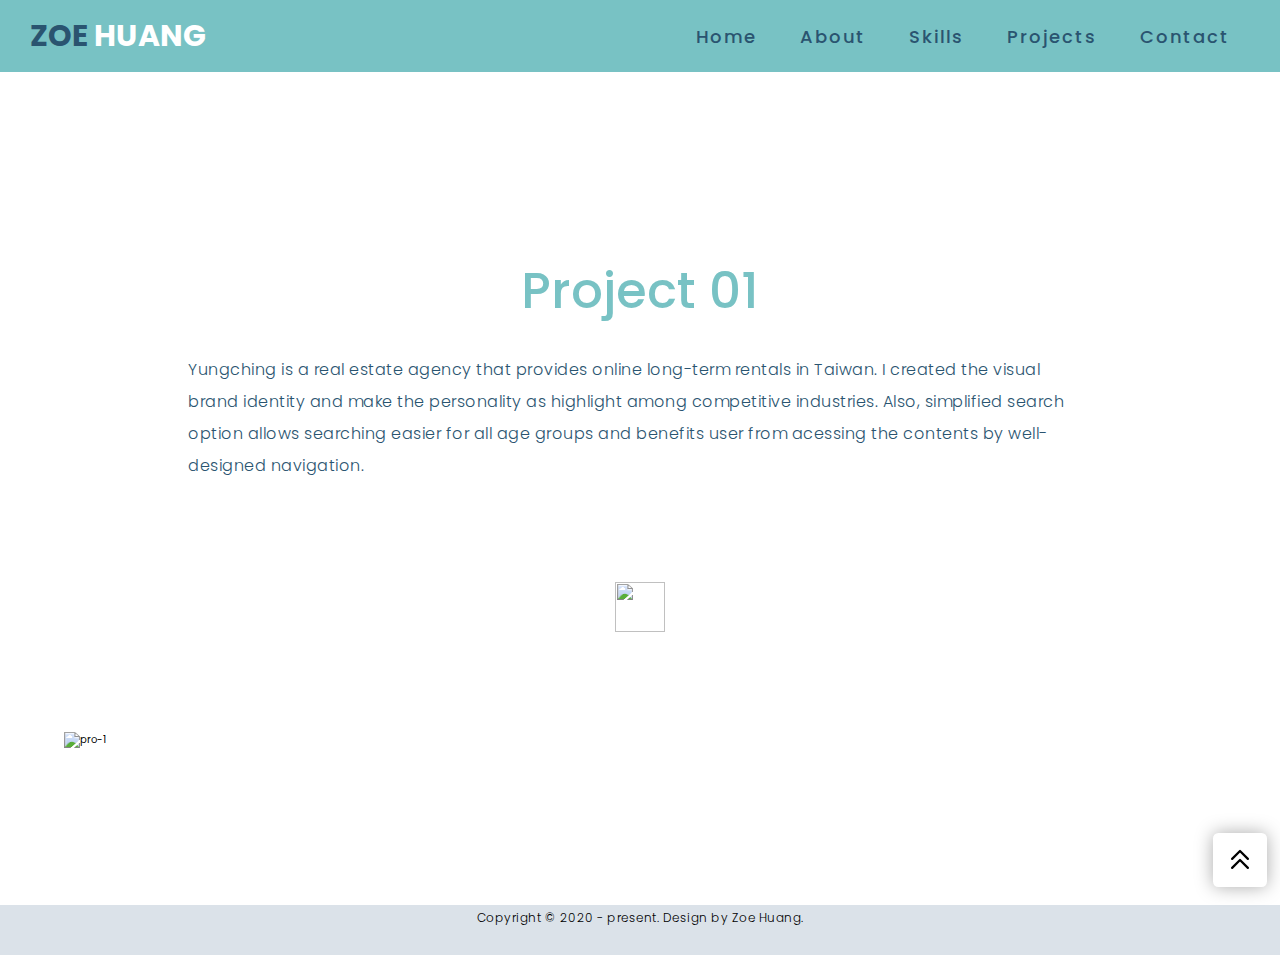
==== project-1.html @ 75744018 "Add files via upload" ====
<!DOCTYPE html>
<html lang="en">
<head>
    <meta charset="UTF-8">
    <meta http-equiv="X-UA-Compatible" content="IE=edge">
    <meta name="viewport" content="width=device-width, initial-scale=1.0">
    <title>My Website</title>
    <link rel="stylesheet" href="style.css">
</head>
<body>
    <div class="scroll-top">
        <svg xmlns="http://www.w3.org/2000/svg" class="h-6 w-6" fill="none" viewBox="0 0 24 24" stroke="currentColor">
            <path stroke-linecap="round" stroke-linejoin="round" stroke-width="2" d="M5 11l7-7 7 7M5 19l7-7 7 7" />
          </svg>
    </div>
    <!-- Header Section -->
    <section id="header">
        <div class="header container">
            <div class="nav-bar">
                <div class="brand">
                    <a href="index.html"><h1><span>Zoe</span> Huang</h1></a>
                </div>
            </div>
            <div class="nav-list">
                <div class="hamburger"><div class="bar"></div></div>
                <ul>
                    <li><a href="#hero" data-after="Home">Home</a></li>
                    <li><a href="#Services" data-after="About">About</a></li>
                    <li><a href="#skills"data-after="Skills">Skills</a></li>
                    <li><a href="#projects" data-after="Projects">Projects</a></li>
                    <li><a href="#contact" data-after="Contact">Contact</a></li>
                </ul>
            </div>
        </div>
    </section>
    <!-- End Header Section -->

    <!-- Case Section -->
    <section id="case">
        <div class="case container">
            <div class="top">
                <h1 class="case-title">Project 01</h1>
                <p class="case-desc">Yungching is a real estate agency that provides online long-term rentals in Taiwan. I created the visual brand identity and make the personality as highlight among competitive industries. Also, simplified search option allows searching easier for all age groups and benefits user from acessing the contents by well-designed navigation.</p>
                    <div class="back-btn">
                    <a href="index.html#projects"><img src="https://img.icons8.com/ios/50/000000/circled-left-2.png"/></a>
                    <p>BACK</p>
                </div>
            </div>
            <div class="bottom">
                <img src="./image/case-1.jpg" alt="pro-1">
            </div>
        </div>
    </section>
    <!-- End Case Section -->
    </section>
    <!-- End Contact Section -->
    <footer class="footer">
        <p>Copyright © 2020 - present. Design by Zoe Huang.</p>
    </footer>
    <script src="app.js"></script>


</body>
</html>
---- style.css ----
@import url("https://fonts.googleapis.com/css2?family=Poppins:wght@300;400&display=swap");
:root{
    --primary-color: #78C2C4;
    --secondary-blue: #2a5470;
	--secondary-gray: #dbe2e9;
	--body-bg: #ffffff;
}
/* Global Style */
*{
    padding: 0;
    margin: 0;
    box-sizing: border-box;
}
html{
    font-family: 'poppins', Arial;
    font-size: 10px;
    scroll-behavior: smooth;
    overflow-x: hidden;
}
body{
    background-color: white;
    min-height: calc(100% - 50px);
}
.scroll-top{
    height: 60px;
    width: 60px;
    background-color: white;
    position: fixed;
    bottom: 10px;
    right: 10px;
    cursor: pointer;
    border-radius: 6px;
    box-shadow: 0px 0px 20px rgba(0, 0, 0, 0.336);
    transform: scale(0.9);
    transition: 0.3s ease-in-out transform;
    display: flex;
    align-items: center;
    justify-content: center;
    z-index: 1000;
}
.scroll-top svg {
    width: 50%;
    color: black;
    pointer-events: none;
}
.scroll-top:hover {
    transform: scale(1);
    transition: 0.3s ease-in-out transform;
}
img{
    width: 100%;
    height: 100%;
    object-fit: cover;
}
a{
    text-decoration: none;
    color: black;
}
p{
    font-size: 1.6rem;
    margin-top: 5px;
    line-height: 2.5rem;
    font-weight: 300;
    letter-spacing: .05rem;
    color: var(--secondary-blue);
}
p.subtitle{
    font-size: 1.8rem;
    font-weight: 500;
    text-transform: uppercase;
    letter-spacing: .7rem;
    color: var(--primary-color);
}
.container{
    min-height: 100vh;
    width: 100%;
    display: flex;
    justify-content: center;
    align-items: center; 
}
.section-title{
    font-size: 4rem;
    font-weight: 600;
    color: var(--secondary-blue);
    margin-top: 10px;
    margin-bottom: 10px;
    letter-spacing: .2rem;
    text-align: left;
}

.cta{
    display: inline-block;
    color: var(--primary-color);
    padding: 5px 10px;
    border: 2px solid var(--primary-color);
    background-color: white;
    font-size: 2.5rem;
    text-transform: uppercase;
    letter-spacing: .1rem;
    margin-top: 30px;
    transition: .3s ease;
    transition-property: white, color;
}
.cta:hover{
    color: white;
    background-color: var(--primary-color);
}
.primary-btn{
    display: inline-block;
    background-color: var(--primary-color);
    color: white;
    font-size: 1.8rem;
    padding: .6em 1.6em;
    border-radius: 50px;
    box-shadow: 0px 0px 5px 0 #0000002c;
}
.primary-btn:hover{
    background-color: var(--secondary-blue);
    box-shadow: 0px 0px 20px 0 #0000002c;
}
.secondery-btn{
    display: inline-block;
    background-color: transparent;
    color: var(--primary-color);
    font-size: 2rem;
    font-weight: 600;
    padding: .5em 0;
    position: relative;
    opacity: 0;
    animation: fade .3s ease-in forwards;
    animation-delay: 1s;
}
.secondery-btn:hover{
    border-bottom: 5px solid var(--primary-color);
}

/* Case */
.back-btn{
    position: relative;
    left: 0;
    top: 0;
    width: 50px;
    height: 50px;
}
.back-btn p{
    opacity: 0;
}
.back-btn:hover{
    transform: scale(1.1);
    transition: .3s ease-in-out transform;
}
.back-btn:hover p{
    color: black;    
    opacity: 1;
    transition: .3s ease-in-out opacity;
}
#case .container{
    display: flex;
    flex-direction: column;
    justify-content: center;
    align-items: center;
}
#case .container .top{
    display: flex;
    flex-direction: column;
    justify-content: center;
    align-items: center;
    text-align: center;
    width: 80%;
    margin-top: 100px;
    margin-bottom: 100px; 
}
#case .container .bottom{
    width: 90%;
}
.case-title{
    font-size: 5rem;
    font-weight: 500;
    margin-bottom: 20px;
    color: var(--primary-color);
}
h1.case-subtitle{
    display: flex;
    flex-direction: row;
    justify-content: space-around;
    padding: 10px;
    margin: 10px;
}
p.case-desc{
    padding: 0 60px;
    line-height: 2em;
    margin-bottom: 100px;
    text-align: left;
}
/*.tag{
    width: 100px;
    height: 30px;
    background-color: var(--secondary-gray);
    border-radius: 15px;
    display: flex;
    justify-content: center;
    align-items: center;
    font-size: 1.5rem;
    font-weight: 400;
}*/
/* End Case */





/* Header */
#header .header{
    position: fixed;
    z-index: 1000;
    top: 0;
    left: 0;
    width: 100vw;
    height: auto;
    min-height: 8vh;
    background-color: var(--primary-color);
    transition: .3s ease white;
}
#header .container{
    padding: 0 30px;
    margin: 0 auto;
}
#header .nav-bar{
    display: flex;
    align-items: center;
    justify-content: space-between;
    width: 100%;
    height: 100%;
    max-width: 1300px;
}

#header .nav-list ul{
    list-style: none;
    position: absolute;
    background-color: var(--primary-color);
    width: 100vw;
    height: 100vh;
    left: 100%;
    top: 0;
    display: flex;
    flex-direction: column;
    align-items: center;
    justify-content: center;
    z-index: 1;
    overflow-x: hidden;
    transition: .5s ease left;
}

#header .nav-list ul.active{
    left: 0%;
}
#header .nav-list ul a{
    font-size: 2.5rem;
    font-weight: 500;
    letter-spacing: .2rem;
    text-decoration: none;
    color: var(--secondary-blue);
    padding: 20px;
    display: block;
}
#header .nav-list ul a::after{
    content: attr(data-after);
    position: absolute;
    top: 50%;
    left: 50%;
    transform: translate(-50%, -50%) scale(0);
    color: rgba(240, 240, 255, 0.1);
    font-size: 12rem;
    letter-spacing: 50px;
    z-index: -1;
    transition: .3s ease letter-spacing;
}
#header .nav-list ul li:hover a::after{
    transform: translate(-50%, -50%) scale(1);
    letter-spacing: initial;
} 
#header .nav-list ul li:hover a{
    color: white;
    font-weight: 600;
}

#header .hamburger{
    height: 60px;
    width: 60px;
    display: inline-block;
    border: 3px solid white;
    border-radius: 50%;
    z-index: 100;
    display: flex;
    align-items: center;
    justify-content: center;
    position: relative;
    cursor: pointer;
    transform: scale(.8);
    margin-right: 20px;
}
#header .hamburger::after{
    content: '';
    position: absolute;
    height: 100%;
    width: 100%;
    border-radius: 50%;
    border: 3px solid white;
    animation: hamburger_pulse 1s ease infinite;
}
#header .hamburger .bar{
    position: relative;
    height: 2px;
    width: 30px;
    background-color: white;
    z-index: -1;
}
#header .hamburger .bar::after,
#header .hamburger .bar::before{
    content: '';
    position: absolute;
    height: 100%;
    width: 100%;
    background-color: white;
    left: 0;
    transition: .3s ease;
    transition-property: top, bottom;
} 
#header .hamburger .bar::after{
    top: 8px;
}
#header .hamburger .bar::before{
    bottom: 8px;
}
#header .hamburger.active .bar::before{
    bottom: 0;
}
#header .hamburger.active .bar::after{
    top: 0;
}
.brand h1{
    color: white;
    font-size: 3rem;
    text-transform: uppercase;
}
.brand h1 span{
    color: var(--secondary-blue);
    font-size: 3rem;
    text-transform: uppercase;
}
/* End Header */

/* Hero */
#hero{
    height: 100vh;
    width: 100%;
    padding-bottom: 10rem;
    position: relative;
    background: linear-gradient(90deg,white 50%, #78C2C4 50%);
}
#hero .container{
    display: flex;
    justify-content: space-evenly;
    align-items: center;
    padding: 0 30px;
    width: 100%;
    margin: 0 auto;
    max-width: 1000px;
}
#hero .container .left{
    flex: 8;
}
#hero .container .right{
    flex: 6;
    padding: 0 30px;
    position: relative;
}
#hero .container .right:after{
    content: '';
    position: absolute;
    width: 200px;
    height: 200px;
    border-radius: 50%;
    bottom: 0;
    right: -100px;
    background: linear-gradient(90deg, transparent 50%, white 50%);
    z-index: 1;
}
#hero .container .right img{
    width: 100%;
    height: 450px;
    object-fit: cover;
    object-position: 50% 80%;
    border-radius: 12px;
}

#hero .left .subtitle{
    font-size: 1.8rem;
    font-weight: 500;
    text-transform: uppercase;
    color: var(--primary-color);
    opacity: 0;
    animation: fade .3s ease-in forwards;
    animation-delay: 1s;
}
#hero .left .heading{
    font-size: 6rem;
    font-family: 'Montserrat', sans-serif;
    font-weight: 900;
    color: var(--secondary-blue);
}
p.subheading{
    font-size: 1.8rem;
    font-weight: 500;
    text-transform: uppercase;
    letter-spacing: .7rem;
    color: var(--primary-color);
    opacity: 0;
    animation: fade .3s ease-in forwards;
    animation-delay: 1s;
}
#hero .left .heading .wrapper{
    display: block;
    overflow: hidden;
}
#hero .left .heading .wrapper span{
    position: relative;
    bottom: -70px;
    animation: reveal 1s ease-in-out forwards;
}
#hero .left .desc{
    margin-top: 2.5rem;
    max-width: 400px;
    font-size: 1.6rem;
    color: var(--secondary-blue);
    opacity: 0;
    animation: fade .3s ease-in forwards;
    animation-delay: 1s;
}
#hero .left .buttons{
    margin-top: 3rem;
    display: flex;
    align-items: center;
    justify-content: flex-start;
    gap: 2rem;
    opacity: 0;
    animation: fade .3s ease-in forwards;
    animation-delay: 1s;
}
/* End Hero */

/*about Section */
#about .container{
    flex-direction: column;
    text-align: left;
    margin: 0 auto;
    padding-top: 30px;
    position: relative;
}
#about .container .about-top{
    max-width: 500px;
    margin-top: 30px;
    margin-bottom: 30px;
}
#about .container .about-top img{
    width: 150px;
    height: 150px;
    top: 30px;
    right: 30px;
    position: absolute;  
}

#about .container .about-bottom{
    width: 100%;
    max-width: 1300px;
    display: flex;
    margin: 0 auto;
    justify-content: flex-start;
    align-items: center;
}
#about .container .about-bottom .about-img{
    width: 90%;
    height: 600px;
    margin-right: -200px;
}
#about .container .about-bottom .about-img::after{
    content: '';
    position: absolute;
    width: 150px;
    height: 600px;
    background-color: var(--secondary-gray);
    top: 0;
    left: 0;
    z-index: -1;
}
#about .container .about-bottom .about-img img{
    width: 100%;
    height: 100%;
    object-fit: cover;
    vertical-align: middle;
    border-radius: 12px;
}
#about .container .card {
	height: 400px;
	width: 800px;
	position: relative;
	transform-style: preserve-3d;
	transition: .3s ease all;
}
#about .container .about-bottom:hover .card {
	transform: rotateY(180deg);
}
#about .container .about-bottom:hover .about-title,
#about .container .about-bottom:hover .card-info, 
#about .container .about-bottom:hover p.txt{
    color: white;
}

.thirdly-btn{
    display: inline-block;
    background-color: transparent;
    color: var(--secondary-blue);
    border: 3px solid var(--secondary-blue);
    font-size: 2rem;
    font-weight: 600;
    padding: .5em;
}
#about .container .about-bottom:hover .thirdly-btn{
    color: white;
    border: 3px solid white;
}
#about .container .card .front-card {
	position: absolute;
	height: 100%;
	width: 100%;
	right: 0;
	top: 0;
    background-color: var(--secondary-gray);
    border-radius: 12px;
    box-shadow: 0px 0px 20px rgba(0, 0, 0, 0.336);
	backface-visibility: hidden;
	display: flex;
	flex-direction: column;
	align-items: center;
	justify-content: center;
	padding: 20px;
	text-align: center;
}
#about .container .card .back-card {
	position: absolute;
	height: 100%;
	width: 100%;
	right: 0;
	top: 0;
	background-color:var(--primary-color);
    border-radius: 12px;
    box-shadow: 0px 0px 20px rgba(0, 0, 0, 0.336);
	transform: rotateY(180deg);
	backface-visibility: hidden;
	display: flex;
	flex-direction: column;
	align-items: center;
	justify-content: center;
	padding: 20px;
	text-align: center;
}
#about .container .card-info{
    list-style: none;
    display: flex;
    flex-direction: column;
    align-items: center;
    justify-content: center;
    font-size: 2rem;
    font-weight: 500;
    padding-bottom: 20px;
}
h2.about-title{
    color: var(--secondary-blue);
    text-transform: uppercase;
    font-size: 3.5rem;
    font-weight: 400;
    margin-bottom: 10px;
}
p.txt{
    line-height: 2em;
    margin-bottom: 30px;
}

/* End about ction */

/* Skills Section */
#skills .container{
    padding-top: 30px;
    display: flex;
    flex-direction: column;
    text-align: left;
    justify-content: center;
    align-items: center;
    background: linear-gradient(-45deg, #78C2C4 50%,#dbe2e9 50% );
    position: relative;
}
#skills .container .skill-top{
    max-width: 500px;
    margin-top: 30px;
    margin-bottom: 30px;
}
#skills .container .skill-top .icons{
    display: flex;
    justify-content: row;
}
#skills .container .skill-top:after{
    content: '';
    position: absolute;
    width: 200px;
    height: 200px;
    border-radius: 50%;
    top: -70px;
    left: 30px;
    background: linear-gradient(180deg, transparent 50%, white 50%);
    z-index: 1;
}
#skills .container .skill-bottom{
    width: 100%;
    display: flex;
    flex-direction: row;
    justify-content: space-evenly;
    margin: 0 auto;
    margin-bottom: 100px;
}
#skills .container .skill-item{
    width: 90%;
    margin: 30px;
    padding: 30px;
    padding-top: 60px;
    border-radius: 12px;
    display: flex;
    flex-direction: column;
    justify-content: flex-start;
    align-items: center;
    text-align: left;
    box-shadow: 0px 0px 4px rgba(0, 0, 0, 0.336);
    transition: .3s ease box-shadow;
    position: relative;
    background-color: white;
}
#skills .container .skill-item:hover{
    box-shadow: 0px 0px 20px rgba(0, 0, 0, 0.336);
}
#skills .container .skill-item .icon{
    width: 60px;
    height: 60px;
    margin-bottom: 20px;
}
#skills .container .skill-item img{
    width: 100%;
    height: 100%;
}
#skills .container .skill-item .item-desc{
    margin-bottom: 20px;
}

h2.item-title{
    color: var(--secondary-blue);
    font-size: 2.5rem;
    font-weight: 600;
    margin-bottom: 1rem;
}

/* End Skills Section */
/* Projects Section */
#projects .container{
    flex-direction: column;
    text-align: left;
    margin: 0 auto;
    padding-top: 30px;
    background: linear-gradient(90deg,transparent 70%, #78C2C4 30%);
    position: relative;
}
#projects .container .project-top{
    max-width: 500px;
    margin-top: 30px;
    margin-bottom: 30px;
}
#projects .container .project-top img{
    width: 150px;
    height: 150px;
    top: 30px;
    left: 30px;
    position: absolute;
}
#projects .container .project-bottom{
    display: flex;
    flex-direction: column;
    justify-content: center;
    align-items: center;
    padding: 30px;
    margin-top: 30px;
}
#projects .project-bottom .project-item{
    display: flex;
    justify-content: space-evenly;
    flex-direction: row;
    text-decoration: left;
    margin-bottom: 60px;
}
#projects .project-bottom .project-item .project-info{
    max-width: 600px;
    width: 100%;
    margin-bottom: 30px;
    position: relative;
}
#projects .project-bottom .project-item .code{
    content: '';
    position: absolute;
    left: 0;
    top: 0;
    color: var(--secondary-gray);
    font-size: 8rem;
    z-index: -1;
    animation: reveal 1s ease-in-out forwards;
}
#projects .project-bottom .project-item .project-info{
    max-width: 90%;
}
#projects .project-bottom .project-item .project-info .info-desc{
    margin-bottom: 30px;
    padding-right: 60px;
    line-height: 3rem;
    opacity: 0;
    animation: fade .3s ease-in forwards;
    animation-delay: 1s;
}
#projects .project-img{
    width: 100%;
    height: 100%;
    vertical-align: middle;
    flex-basis: 100%;
    object-fit: cover;
    border-radius: 10px;
}
#projects .project-img img{
    border-radius: 10px;
}
#projects .project-img:hover img{
    transform: scale(1.05);
    transition: 0.3s ease-in-out transform;
    box-shadow: 0px 0px 20px rgba(0, 0, 0, 0.336);
}
/*#projects .project-img h3{
    width: 100%;
    padding: 20px;
    position: absolute;
    background-color: var(--secondary-gray);
    opacity: 0.8;
    color: black;
    bottom: -70px;
    font-weight: 300;
    font-size: 2rem;
    transition: .5s ease-in-out bottom;
}
#projects .project-img:hover h3{
    bottom: 0;
}*/
p.info-subtitle{
    color: var(--secondary-blue);
    text-transform: uppercase;
    font-size: 1.8rem;
    font-weight: 500;
    letter-spacing: .7rem;
    opacity: 0;
    animation: fade .3s ease-in forwards;
    animation-delay: 1s;
}
h2.info-title{
    color: black;
    font-size: 2.5rem;
    font-weight: 600;
    margin-bottom: 60px;
}
h2.info-title .wrapper{
    display: block;
    overflow: hidden;
}
h2.info-title span{
    position: relative;
    bottom: -70px;
    animation: reveal 1s ease-in-out forwards;
}

/* End Projects Section */

/* Contact Section */
#contact{
    background: linear-gradient(90deg, #78C2C4 70%, transparent 30%);
}
#contact .contact{
    max-width: 1300px;
    max-height: 80%;
    margin: 0 auto;
}
#contact .container .inside{
    background-color: var(--secondary-gray);
    width: 80%;
    height: 100%;
    margin: 0 auto;
    display: flex;
    flex-direction: column;
    justify-content: space-evenly;
    align-items: center;
    border-radius: 20px;
    box-shadow: 0px 0px 20px rgba(0, 0, 0, 0.336);
    padding: 30px;
}
#contact .container .inside .contact-items{
    display: flex;
    flex-direction: row;
    margin-bottom: 30px;
}
#contact .contact-items .contact-item{
    text-align: center;
    align-items: center;
    padding: 30px;
}
#contact .icon svg{
    width: 60px;
    height: 60px;
}
#contact .icon svg:hover{
    color: var(--primary-color);
    transform: scale(1.2);
}
/* End Contact Section */
.footer{
    height: 50px;
    background-color: var(--secondary-gray);
}
.footer p{
    font-size: 1.2rem;
    display: flex;
    justify-content: center;
    align-items: center;
    color: black;
}


/* Animation */
@keyframes reveal {
	0% {
		bottom: -70px;
	}
	100% {
		bottom: 0px;
	}
}
@keyframes fade {
	0% {
		opacity: 0;
	}
	100% {
		opacity: 1;
	}
}
/* Animation */

/* Media Query For Tablet */
@media only screen and (max-width: 768px){
    html{
        font-size: 9px;
    }
    #header .container{
        padding: 0 30px;
    }

    /* Hero */
    #hero{
        background: linear-gradient(0deg,white 50%, #78C2C4 50%);
    }
    #hero .container{
        flex-direction: column-reverse;
    }
    #hero .container .right{
        text-align: center;
        width: 60%;
    }
    #hero .container .right img{
        width: 100%;
        height: 400px;
    }
    #hero .container .right::after{
        display: none;
    }
    #hero .container .left{
        text-align: center;
        padding-right: 0;
        width: 100%;
        height: fit-content;
    }
    #hero .left .buttons{
        justify-content: center;
    }
    #hero .container .left .heading{
        font-size: 3.5rem;
        margin: 0 auto;
    }
    #hero .container .left .desc{
        margin: 0 auto;
        margin-top: 2rem;
    }
    .cta{
        font-size: 1.8rem;
        padding: 10px 30px;
    }
    h1.section-title{
        font-size: 4.5rem;
        font-weight: 600;
    }
    #hero h1{
        font-size: 6rem;
    }
    /* End Hero */
    /* About */
    #about .container{
        margin-top: 200px;
        padding-top: 30px;
        display: flex;
        text-align: center;
        flex-direction: column;
        align-items: center;
        justify-content: center;
        min-height: 20vh;
    }
    #about .container .subtitle,
    #about .container .section-title{
        text-align: center;
    }
    #about .container .about-top img{
        display: none;
    }
    #about .container .about-bottom{
        flex-direction: column;
        width: 100%;
        margin: 0 auto;
    }
    #about .container .about-bottom .about-img{
        width: 100%;
        height: 400px;
        margin: 0 auto;
    }
    #about .container .about-bottom .card{
        width: 90%;
        margin: 30px 0;
        margin-top: -100px;
    }
    /* End About */

    /* Skills */
    #skills .container{
        padding-top: 30px;
        display: flex;
        flex-direction: column;
        align-items: center;
        justify-content: center;
        min-height: 20vh;
    }
    #skills .container .subtitle,
    #skills .container .section-title{
        text-align: center;
    }
    #skills .container .skill-bottom{
        flex-direction: column;
    }
    #skills .container .skill-bottom .skill-item{
        margin-bottom: 60px;
    }
    #skills .container .skill-top:after{
        display: none;
    }
    /* End Skills */

    /* Projects */
    #projects .container{
        padding-top: 30px;
        display: flex;
        flex-direction: column;
        align-items: center;
        justify-content: center;
        min-height: 20vh;
    }
    #projects .container .project-top{
        width: 100%;
    }
    #projects .container .project-top img{
        display: none;
    }
    #projects .container .subtitle,
    #projects .container .section-title{
        text-align: center;
    }
    #projects .container .project-bottom .project-item{
        display: flex;
        flex-direction: column;
        justify-content: center;
        align-items: center;
    }
    #projects .project-bottom .project-item .project-info .info-desc{
        padding: 0;
    }
    #projects .container .project-bottom .project-item .project-img{
        width: 90%;
        margin: 30px 0;
    }
    #projects .container .project-bottom .project-item .project-info{
        width: 100%;
        margin-bottom: 30px;
    }
    /* End Projects */
    /* Contact */
    #contact .container .inside .contact-items{
        display: flex;
        flex-direction: column;
    }
    /* End Contact */
    #case .container .top{
        width: 100%;
    }
    p.case-desc{
        margin-bottom: 30px;
    }


}
/* Media Query For Tablet */


/* Media Query For Desktop */
@media only screen and (min-width:1200px){
    #header .hamburger{
        display: none;
    }
    #header .nav-list ul{
        position: initial;
        display: block;
        height: auto;
        width: fit-content;
        background-color: transparent;
        white-space: nowrap;
    }
    #header .nav-list ul li{
        display: inline-block;
    }
    #header .nav-list ul li a{
        font-size: 1.8rem;
    }
    #header .nav-list ul a::after{
        display: none;
    }
    #about .about-bottom .about-item{
        flex-basis: 22%;
        margin: 1.5%;
    }
}
/* End Media Query For Desktop */
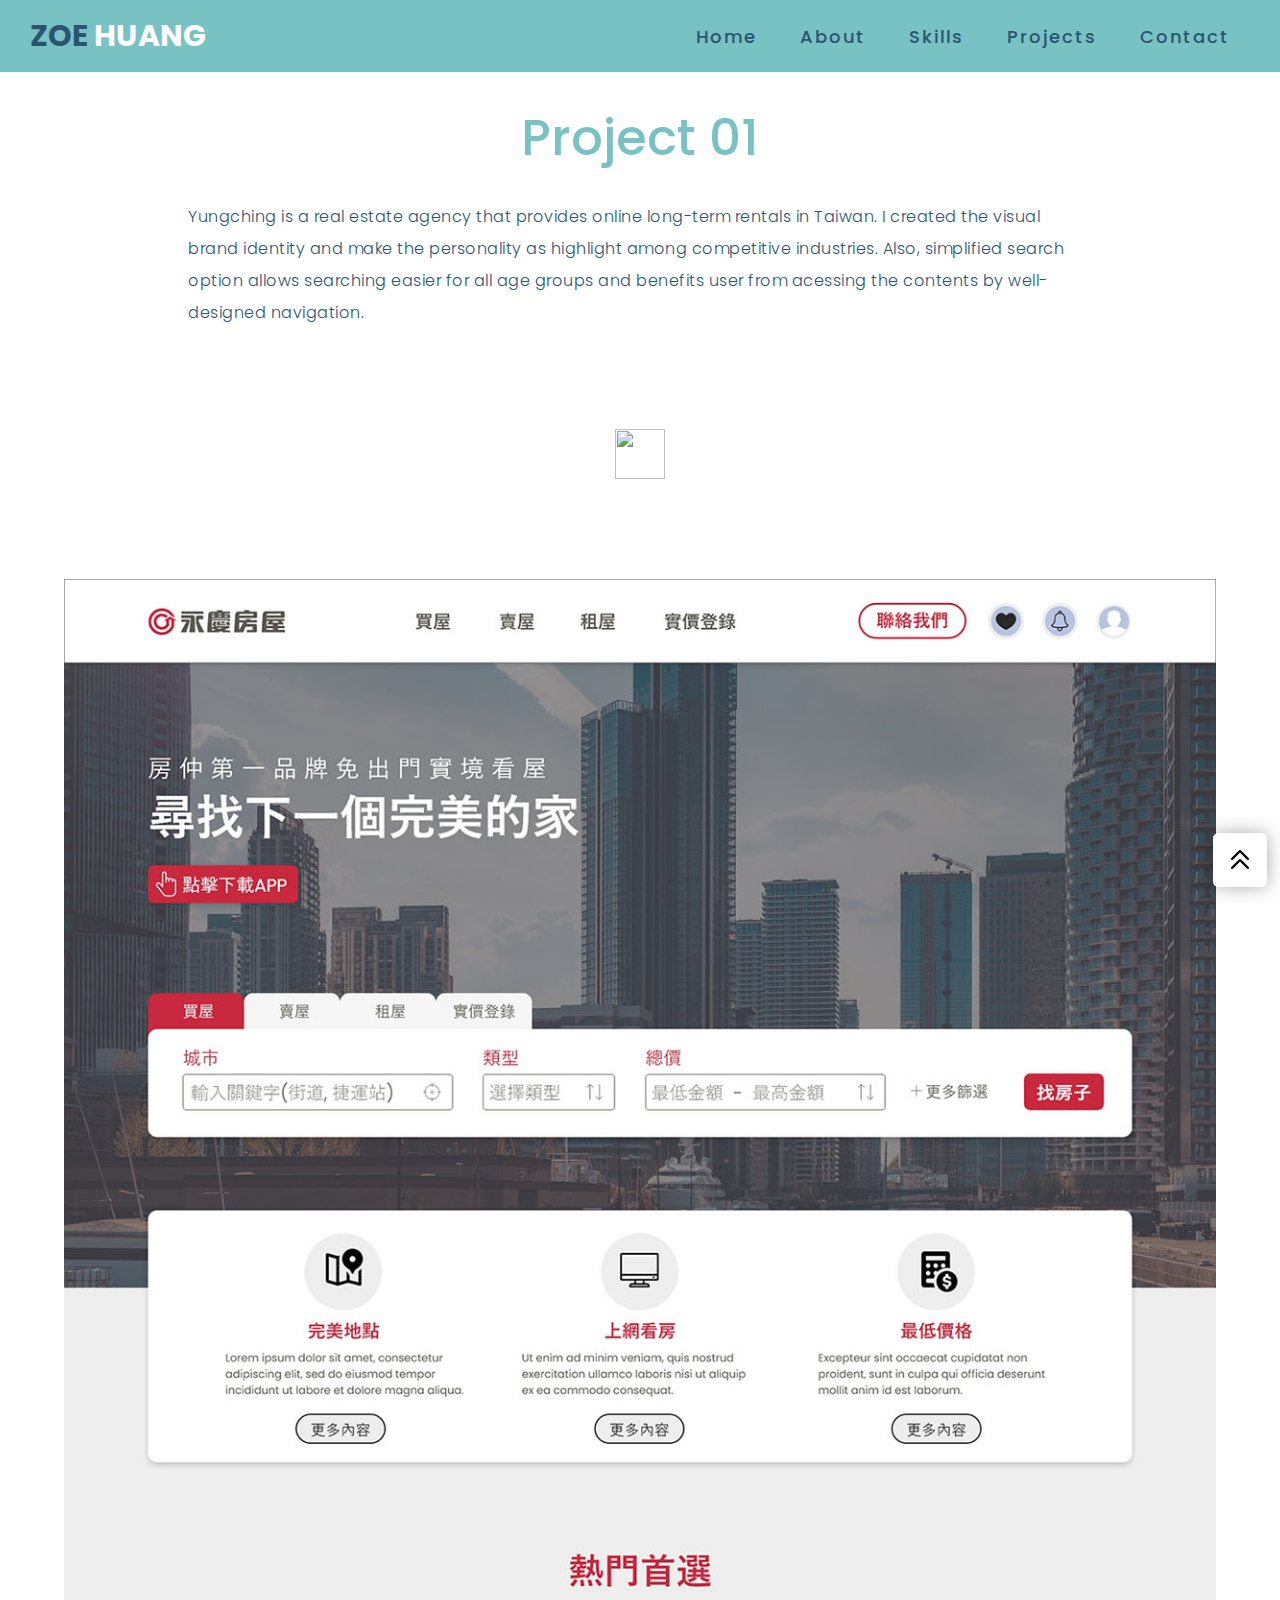
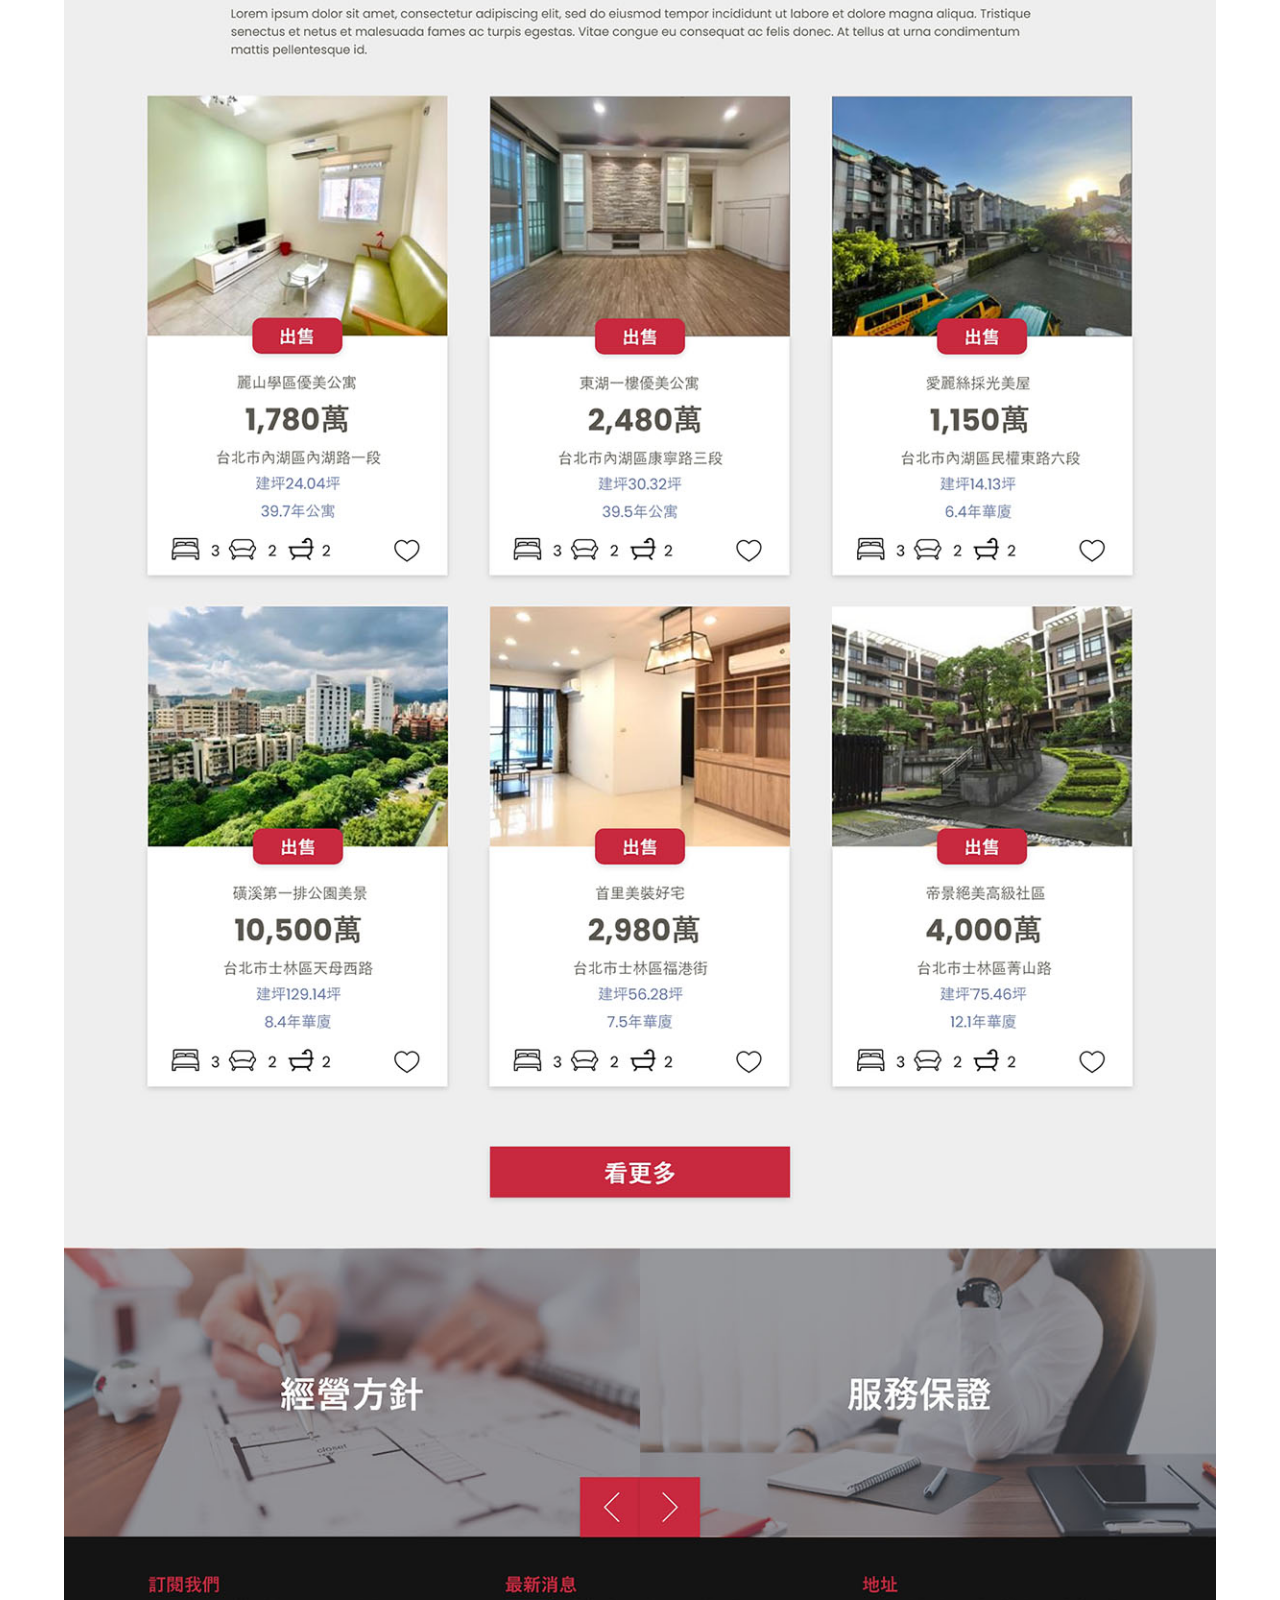
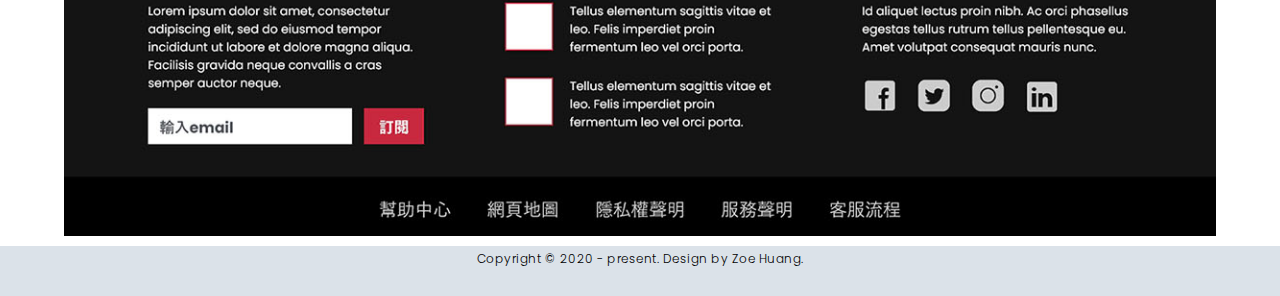
==== commit 7f6635ef: "Add files via upload" ====
--- a/project-1.html
+++ b/project-1.html
@@ -47,7 +47,7 @@
                 </div>
             </div>
             <div class="bottom">
-                <img src="./image/case-1.jpg" alt="pro-1">
+                <img src="image/case-1.jpg" alt="pro-1">
             </div>
         </div>
     </section>
--- a/style.css
+++ b/style.css
@@ -289,7 +289,6 @@
     width: 60px;
     display: inline-block;
     border: 3px solid white;
-    border-radius: 50%;
     z-index: 100;
     display: flex;
     align-items: center;
@@ -304,7 +303,6 @@
     position: absolute;
     height: 100%;
     width: 100%;
-    border-radius: 50%;
     border: 3px solid white;
     animation: hamburger_pulse 1s ease infinite;
 }
@@ -521,6 +519,7 @@
     background-color: transparent;
     color: var(--secondary-blue);
     border: 3px solid var(--secondary-blue);
+    border-radius: 50%;
     font-size: 2rem;
     font-weight: 600;
     padding: .5em;
@@ -805,7 +804,7 @@
     margin: 0 auto;
     display: flex;
     flex-direction: column;
-    justify-content: space-evenly;
+    justify-content: space-around;
     align-items: center;
     border-radius: 20px;
     box-shadow: 0px 0px 20px rgba(0, 0, 0, 0.336);
@@ -814,12 +813,18 @@
 #contact .container .inside .contact-items{
     display: flex;
     flex-direction: row;
-    margin-bottom: 30px;
+    align-items: center;
+    justify-content: space-around;
+    height: 300px;
+    margin: 0 auto;
 }
 #contact .contact-items .contact-item{
     text-align: center;
     align-items: center;
-    padding: 30px;
+    max-width: 300px;
+    width: 200px;
+    padding: 10px;
+    margin: 0 30px;
 }
 #contact .icon svg{
     width: 60px;
@@ -1018,6 +1023,7 @@
     #contact .container .inside .contact-items{
         display: flex;
         flex-direction: column;
+        height: 500px;
     }
     /* End Contact */
     #case .container .top{
